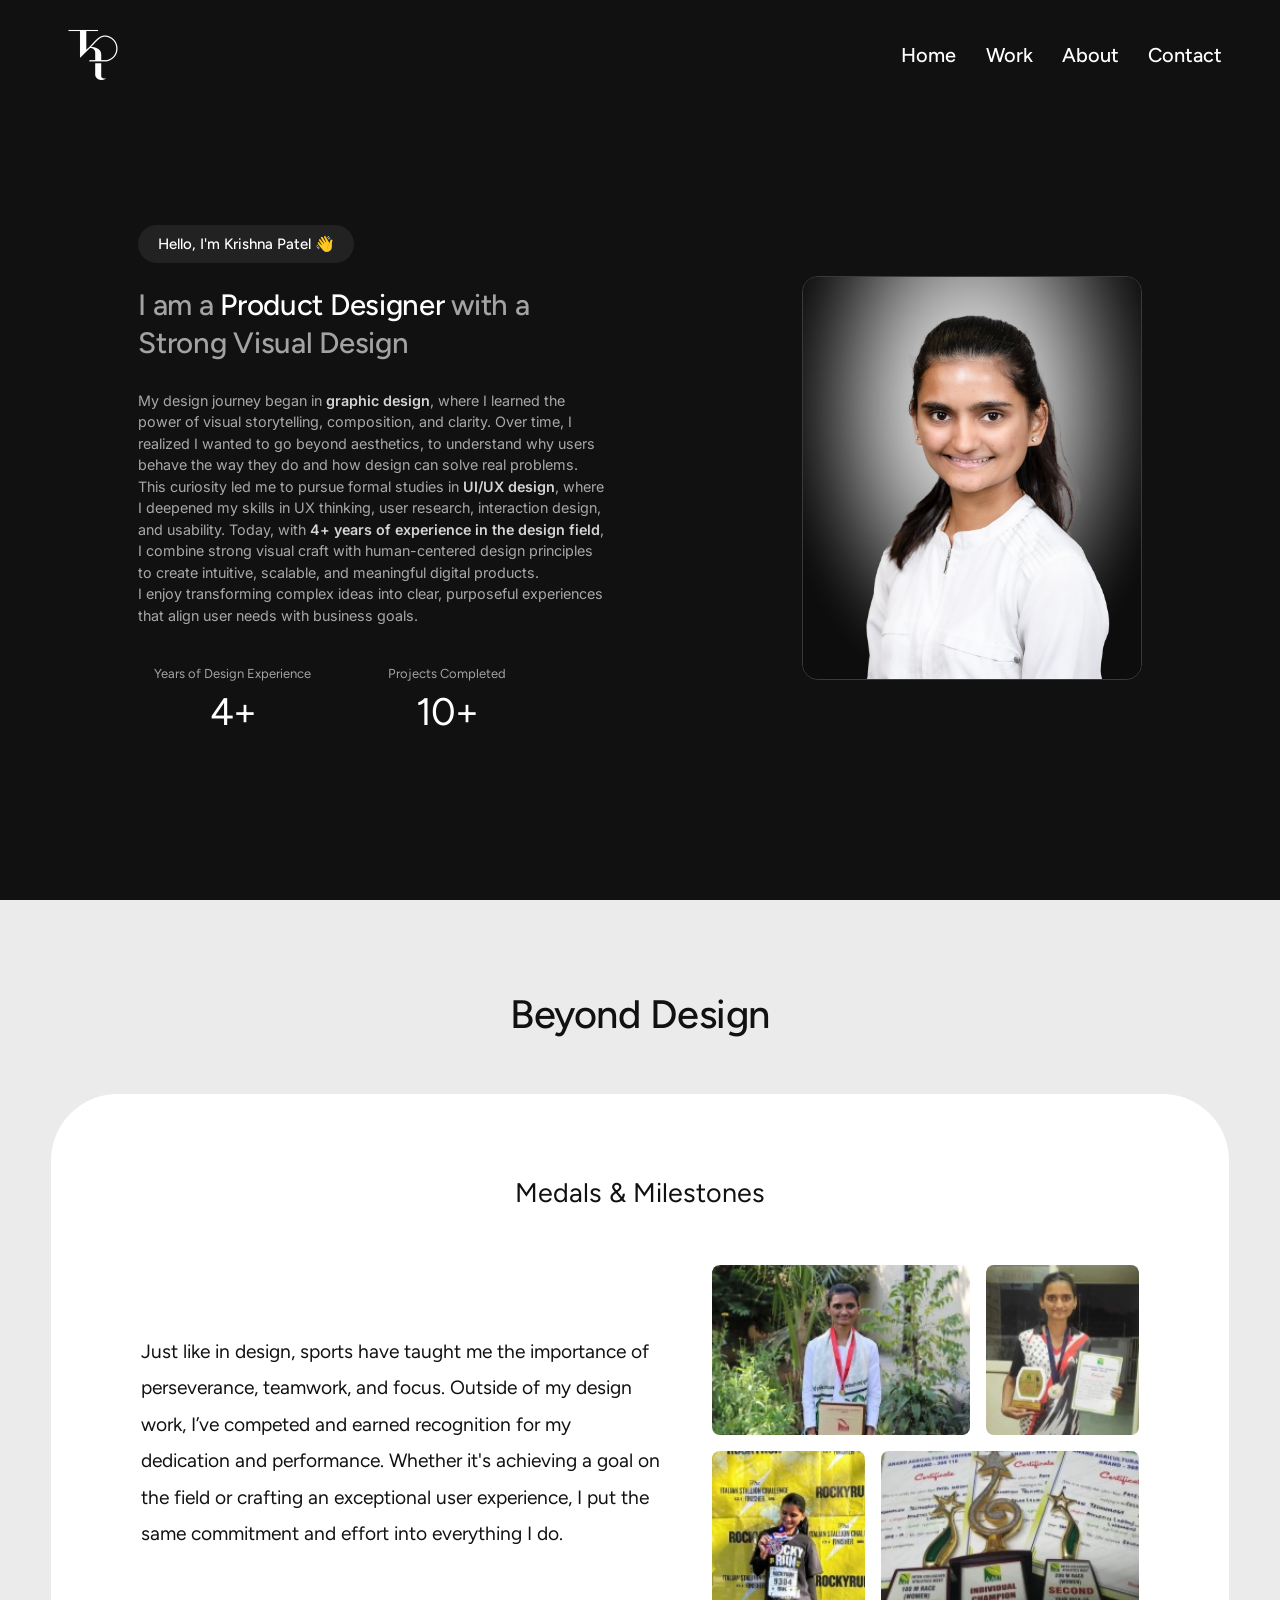
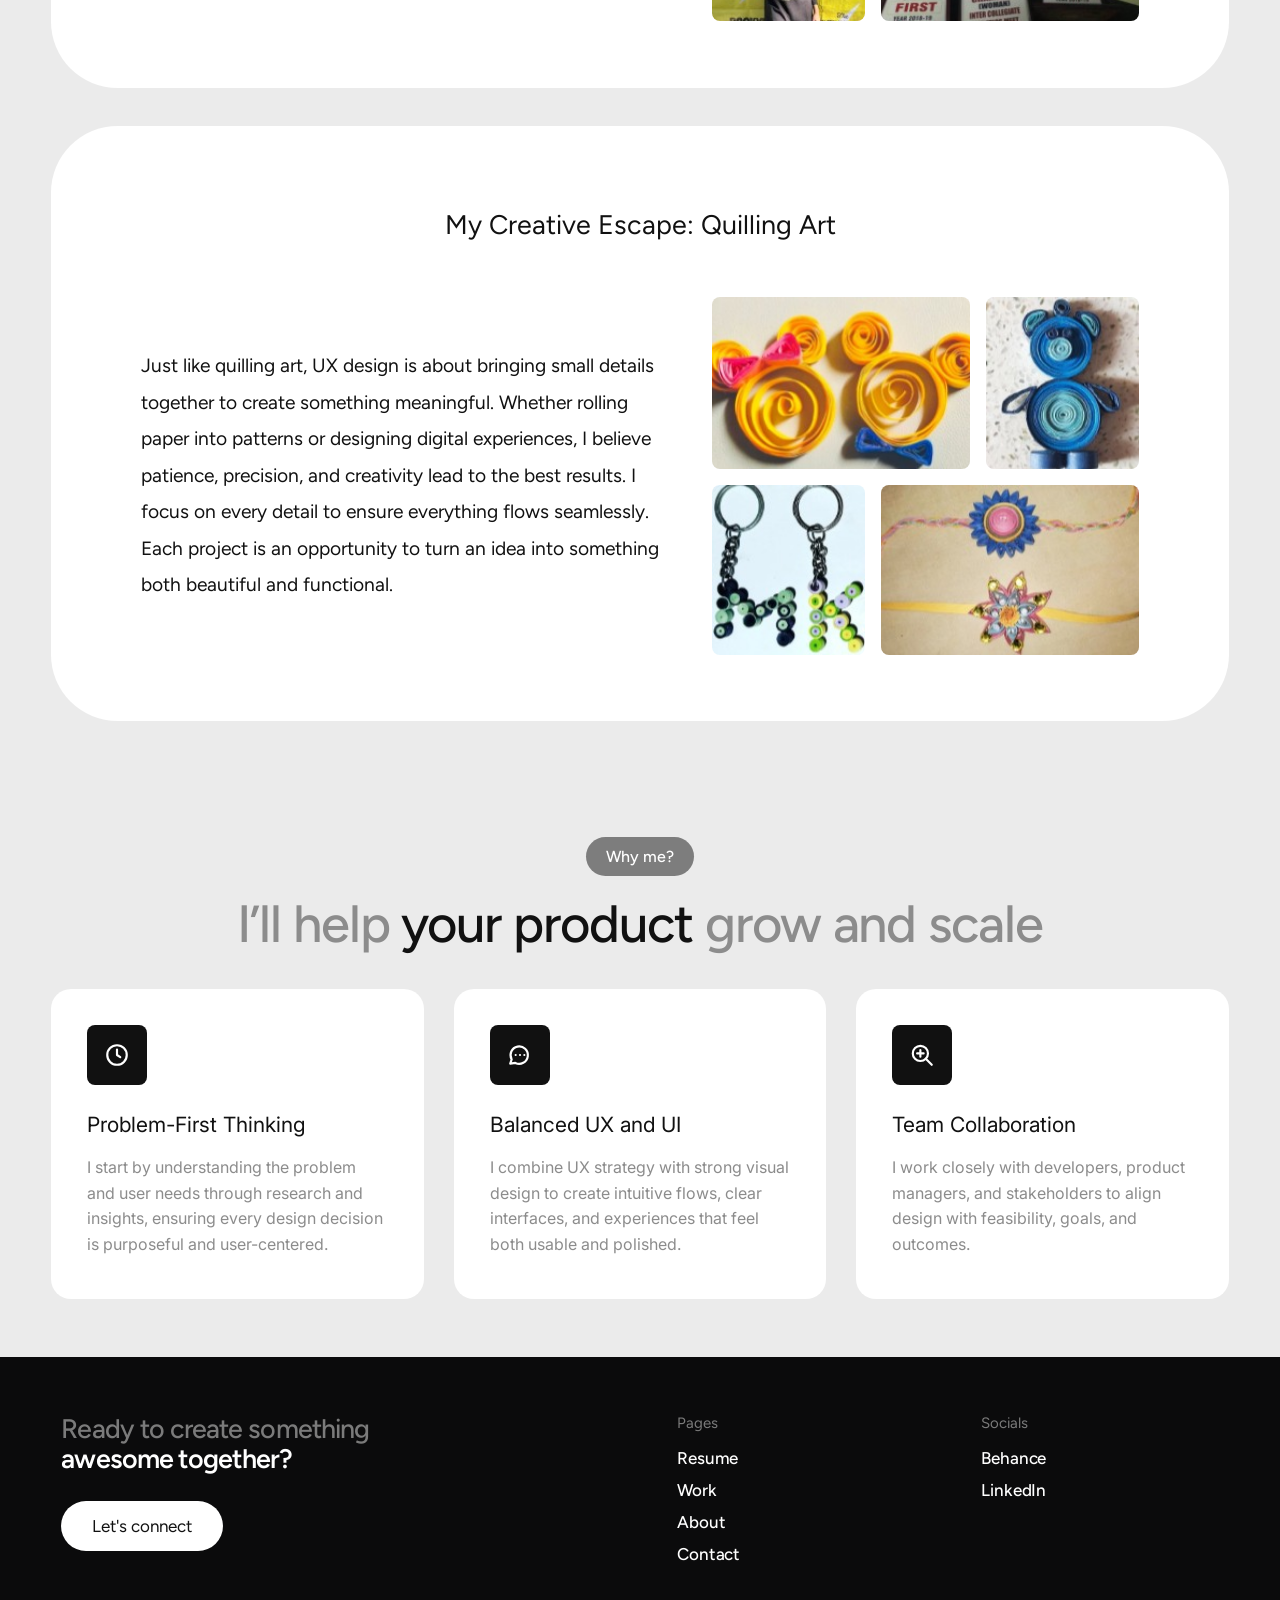
==== about.html @ 1523e03d "Add About page matching the Framer design Co-Authored-By: Claude Opus 5.5 <noreply@anthropic.com>" ====
<!DOCTYPE html>
<html lang="en">
<head>
  <meta charset="UTF-8" />
  <meta name="viewport" content="width=device-width, initial-scale=1" />
  <title>About — Krishna Patel, Product Designer</title>
  <meta name="description" content="About Krishna Patel, Product Designer." />
  <link rel="preconnect" href="https://fonts.googleapis.com" />
  <link rel="preconnect" href="https://fonts.gstatic.com" crossorigin />
  <link href="https://fonts.googleapis.com/css2?family=Figtree:wght@400;500;600;700&family=Inter:wght@400;500;600&display=swap" rel="stylesheet" />
  <link rel="stylesheet" href="styles.css" />
</head>
<body>

  <!-- ============ HERO ============ -->
  <header class="hero fold">
    <nav class="nav">
      <a class="nav__logo media media--logo" href="index.html" data-label="LOGO" aria-label="Krishna Patel — Home">
        <img src="assets/images/logo.png" alt="Krishna Patel logo" onerror="this.remove()" />
      </a>

      <button class="nav__toggle" aria-label="Open menu" aria-expanded="false" aria-controls="nav-links">
        <span></span><span></span>
      </button>

      <ul class="nav__links" id="nav-links">
        <li><a href="index.html">Home</a></li>
        <li><a href="work.html">Work</a></li>
        <li><a href="about.html" aria-current="page">About</a></li>
        <li><a href="#contact">Contact</a></li>
      </ul>
    </nav>

    <div class="intro">
      <div class="intro__text">
        <span class="pill pill--dark">Hello, I'm Krishna Patel 👋</span>
        <h1 class="intro__title">
          <span class="muted">I am a</span> Product Designer <span class="muted">with a Strong Visual Design</span>
        </h1>
        <div class="intro__body">
          <p>My design journey began in <strong>graphic design</strong>, where I learned the power of visual storytelling, composition, and clarity. Over time, I realized I wanted to go beyond aesthetics, to understand why users behave the way they do and how design can solve real problems.</p>
          <p>This curiosity led me to pursue formal studies in <strong>UI/UX design</strong>, where I deepened my skills in UX thinking, user research, interaction design, and usability. Today, with <strong>4+ years of experience in the design field</strong>, I combine strong visual craft with human-centered design principles to create intuitive, scalable, and meaningful digital products.</p>
          <p>I enjoy transforming complex ideas into clear, purposeful experiences that align user needs with business goals.</p>
        </div>
        <dl class="intro__stats">
          <div>
            <dt>Years of Design Experience</dt>
            <dd>4+</dd>
          </div>
          <div>
            <dt>Projects Completed</dt>
            <dd>10+</dd>
          </div>
        </dl>
      </div>

      <div class="intro__portrait media media--dark" data-label="PLACEHOLDER: krishna-portrait-dark.jpg">
        <img src="assets/images/krishna-portrait-dark.jpg" alt="Portrait of Krishna Patel" onerror="this.remove()" />
      </div>
    </div>
  </header>

  <main class="content">

    <!-- ============ BEYOND DESIGN ============ -->
    <section class="section beyond">
      <h2 class="beyond__title">Beyond Design</h2>

      <article class="beyond-card">
        <h3 class="beyond-card__title">Medals &amp; Milestones</h3>
        <div class="beyond-card__inner">
          <p class="beyond-card__text">
            Just like in design, sports have taught me the importance of perseverance, teamwork, and focus.
            Outside of my design work, I’ve competed and earned recognition for my dedication and performance.
            Whether it's achieving a goal on the field or crafting an exceptional user experience, I put the
            same commitment and effort into everything I do.
          </p>
          <div class="mosaic">
            <img src="assets/images/medal-1.jpg" alt="Krishna holding a medal and certificate" />
            <img src="assets/images/medal-2.jpg" alt="Krishna with a trophy, medal and certificate" />
            <img src="assets/images/medal-3.jpg" alt="Krishna at the Rocky Run finish line with a medal" />
            <img src="assets/images/medal-4.jpg" alt="Athletics trophies for first place, individual champion and second place" />
          </div>
        </div>
      </article>

      <article class="beyond-card">
        <h3 class="beyond-card__title">My Creative Escape: Quilling Art</h3>
        <div class="beyond-card__inner">
          <p class="beyond-card__text">
            Just like quilling art, UX design is about bringing small details together to create something
            meaningful. Whether rolling paper into patterns or designing digital experiences, I believe patience,
            precision, and creativity lead to the best results. I focus on every detail to ensure everything flows
            seamlessly. Each project is an opportunity to turn an idea into something both beautiful and functional.
          </p>
          <div class="mosaic">
            <img src="assets/images/quilling-1.jpg" alt="Quilled paper Minnie and Mickey Mouse" />
            <img src="assets/images/quilling-2.jpg" alt="Quilled paper blue teddy bear" />
            <img src="assets/images/quilling-3.jpg" alt="Quilled paper letter keychains" />
            <img src="assets/images/quilling-4.jpg" alt="Quilled paper flower rakhis" />
          </div>
        </div>
      </article>
    </section>

    <!-- ============ WHY ME ============ -->
    <section class="section why why--about">
      <div class="section__head">
        <span class="pill">Why me?</span>
        <h2 class="display">
          <span class="muted">I’ll help</span> your product <span class="muted">grow and scale</span>
        </h2>
      </div>

      <div class="why__grid">
        <article class="why-card">
          <div class="why-card__icon" aria-hidden="true">
            <svg viewBox="0 0 24 24"><circle cx="12" cy="12" r="9"/><path d="M12 7v5l3 2"/></svg>
          </div>
          <h3>Problem-First Thinking</h3>
          <p>I start by understanding the problem and user needs through research and insights, ensuring every design decision is purposeful and user-centered.</p>
        </article>
        <article class="why-card">
          <div class="why-card__icon" aria-hidden="true">
            <svg viewBox="0 0 24 24"><path d="M3 20l1.3-3.9A8 8 0 1 1 7.7 19.3L3 20z"/><path d="M8 12h.01M12 12h.01M16 12h.01"/></svg>
          </div>
          <h3>Balanced UX and UI</h3>
          <p>I combine UX strategy with strong visual design to create intuitive flows, clear interfaces, and experiences that feel both usable and polished.</p>
        </article>
        <article class="why-card">
          <div class="why-card__icon" aria-hidden="true">
            <svg viewBox="0 0 24 24"><circle cx="10.5" cy="10.5" r="7"/><path d="M21 21l-5.5-5.5M10.5 7.5v6M7.5 10.5h6"/></svg>
          </div>
          <h3>Team Collaboration</h3>
          <p>I work closely with developers, product managers, and stakeholders to align design with feasibility, goals, and outcomes.</p>
        </article>
      </div>
    </section>
  </main>

  <!-- ============ FOOTER ============ -->
  <footer class="footer" id="contact">
    <div class="footer__inner">
      <div class="footer__cta">
        <h2>
          <span class="muted">Ready to create something</span><br />
          awesome together?
        </h2>
        <a class="btn btn--light" href="#" data-todo="LETS_CONNECT_URL">Let's connect</a>
      </div>

      <div class="footer__cols">
        <div>
          <h3>Pages</h3>
          <ul>
            <li><a href="assets/Resume%20Pdf/Krishna_Patel_Product_Designer.pdf" target="_blank" rel="noopener">Resume</a></li>
            <li><a href="work.html">Work</a></li>
            <li><a href="about.html">About</a></li>
            <li><a href="#contact">Contact</a></li>
          </ul>
        </div>
        <div>
          <h3>Socials</h3>
          <ul>
            <li><a href="https://www.behance.net/krishnapatel69" target="_blank" rel="noopener">Behance</a></li>
            <li><a href="https://www.linkedin.com/in/krishna-patel-7bb6b1213/" target="_blank" rel="noopener">LinkedIn</a></li>
          </ul>
        </div>
      </div>
    </div>
  </footer>

  <script src="script.js"></script>
</body>
</html>
---- styles.css ----
/* =========================================================
   Krishna Patel — Portfolio homepage
   ========================================================= */

:root {
  --black: #111111;
  --black-deep: #0b0b0c;
  --surface-dark: #222222;
  --page: #ebebeb;
  --white: #ffffff;
  --ink: #111111;
  --muted: #8c8c8c;
  --muted-on-dark: #7b7b7b;
  --pill: #7d7d7d;
  --placeholder-light: #e6e6e6;

  --font-display: "Figtree", system-ui, -apple-system, "Segoe UI", sans-serif;
  --font-body: "Inter", system-ui, -apple-system, "Segoe UI", sans-serif;

  --container: 1640px;
  --gutter: clamp(16px, 4vw, 70px);
  --radius-card: clamp(32px, 4vw, 64px);
  --radius-media: clamp(24px, 3.4vw, 54px);
}

*,
*::before,
*::after { box-sizing: border-box; }

html { scroll-behavior: smooth; }

body {
  margin: 0;
  background: var(--page);
  color: var(--ink);
  font-family: var(--font-display);
  -webkit-font-smoothing: antialiased;
  -moz-osx-font-smoothing: grayscale;
  overflow-x: hidden;
}

img { display: block; max-width: 100%; }
a { color: inherit; text-decoration: none; }
ul { list-style: none; margin: 0; padding: 0; }
h1, h2, h3, p, dl, dd { margin: 0; }

.muted { color: var(--muted); }


/* ---------- Placeholder media ----------
   Shows data-label until a real <img> loads over it. */
.media {
  position: relative;
  overflow: hidden;
  display: grid;
  place-items: center;
}
.media::before {
  content: attr(data-label);
  padding: 12px 16px;
  font: 500 13px/1.4 var(--font-body);
  letter-spacing: 0.04em;
  text-align: center;
  border: 1px dashed currentColor;
  border-radius: 8px;
  opacity: 0.6;
}
.media > img {
  position: absolute;
  inset: 0;
  width: 100%;
  height: 100%;
  object-fit: cover;
}
.media--dark  { background: var(--black); color: #9a9a9a; }
.media--light { background: var(--placeholder-light); color: #777; }
/* cut-out product shots: show the whole image, never crop it */
.media--contain > img { object-fit: contain; padding: 6%; }
/* hide the placeholder label once a real image has loaded */
.media:has(> img)::before { content: none; }

/* ---------- Shared components ---------- */
.pill {
  display: inline-block;
  padding: 10px 20px;
  border-radius: 999px;
  background: var(--pill);
  color: var(--white);
  font-size: clamp(16px, 1.2vw, 20px);
  font-weight: 500;
  line-height: 1.2;
}
.pill--dark {
  background: var(--surface-dark);
  font-size: clamp(15px, 1.1vw, 19px);
}

.btn {
  display: inline-flex;
  align-items: center;
  justify-content: center;
  height: clamp(54px, 4vw, 70px);
  padding: 0 clamp(28px, 2.4vw, 40px);
  border-radius: 999px;
  font-size: clamp(17px, 1.25vw, 22px);
  font-weight: 500;
  white-space: nowrap;
  transition: transform 0.2s ease, background-color 0.2s ease, opacity 0.2s ease;
}
.btn:hover { transform: translateY(-2px); }
.btn--light { background: var(--white); color: var(--ink); font-weight: 400; }
.btn--dark  { background: var(--surface-dark); color: var(--white); }
.btn--black { background: var(--black); color: var(--white); }
.btn--black:hover { background: #2a2a2a; }

.section { padding-inline: var(--gutter); }
.section__head {
  display: flex;
  flex-direction: column;
  align-items: center;
  gap: clamp(20px, 2.4vw, 36px);
  text-align: center;
}
.display {
  font-size: clamp(34px, 4.1vw, 66px);
  font-weight: 500;
  line-height: 1.1;
  letter-spacing: -0.02em;
}

/* ---------- Hero ---------- */
.hero {
  background: var(--black);
  color: var(--white);
  min-height: min(100vh, 840px);
  display: flex;
  flex-direction: column;
}

.nav {
  position: relative;
  display: flex;
  align-items: center;
  justify-content: space-between;
  padding: 20px clamp(16px, 4.5vw, 78px);
  width: 100%;
  max-width: calc(var(--container) + 2 * clamp(16px, 4.5vw, 78px));
  margin-inline: auto;
}
.nav__logo {
  width: 70px;
  height: 70px;
  color: #888;
}
.media--logo { background: transparent; }
.media--logo::before { padding: 6px; font-size: 11px; border-radius: 6px; }
.media--logo > img { object-fit: contain; }

.nav__links {
  display: flex;
  gap: clamp(24px, 2.3vw, 40px);
  font-size: clamp(20px, 1.5vw, 25px);
  font-weight: 500;
}
.nav__links a { transition: opacity 0.2s ease; }
.nav__links a:hover { opacity: 0.6; }

.nav__toggle {
  display: none;
  width: 44px;
  height: 44px;
  padding: 0;
  border: 0;
  background: transparent;
  cursor: pointer;
  position: relative;
}
.nav__toggle span {
  position: absolute;
  left: 10px;
  right: 10px;
  height: 2px;
  background: var(--white);
  transition: transform 0.25s ease;
}
.nav__toggle span:first-child { top: 17px; }
.nav__toggle span:last-child  { top: 25px; }
.nav.is-open .nav__toggle span:first-child { transform: translateY(4px) rotate(45deg); }
.nav.is-open .nav__toggle span:last-child  { transform: translateY(-4px) rotate(-45deg); }

.hero__content {
  flex: 1;
  display: flex;
  flex-direction: column;
  align-items: center;
  justify-content: center;
  text-align: center;
  padding: 60px 16px 120px;
}
.hero__title {
  margin-top: 30px;
  font-size: clamp(40px, 3.6vw, 62px);
  font-weight: 700;
  letter-spacing: -0.01em;
  line-height: 1.1;
}
.hero__lede {
  max-width: 780px;
  margin-top: 30px;
  font-size: clamp(19px, 1.75vw, 30px);
  line-height: 1.5;
  color: #d4d4d4;
}
.hero__lede strong { color: var(--white); font-weight: 700; }
.hero__actions {
  display: flex;
  flex-wrap: wrap;
  justify-content: center;
  gap: 26px;
  margin-top: 54px;
}

/* ---------- Featured work ---------- */
.work { padding-top: clamp(64px, 8vw, 120px); }

.work__grid {
  display: grid;
  /* 3 equal columns; wide cards span 2. Each grid holds one row of 2 projects. */
  grid-template-columns: repeat(3, minmax(0, 1fr));
  gap: 40px;
  max-width: var(--container);
  margin: clamp(40px, 4vw, 64px) auto 0;
}
.work__grid .card--wide { grid-column: span 2; }
.work__fold + .work__fold .work__grid { margin-top: 40px; }

.card {
  background: var(--white);
  border-radius: var(--radius-card);
  padding: 12px;
  transition: transform 0.3s ease, box-shadow 0.3s ease;
}
.card:hover {
  transform: translateY(-4px);
  box-shadow: 0 20px 40px -24px rgba(0, 0, 0, 0.25);
}
.card__media { border-radius: var(--radius-media); }
.card__title {
  font-size: clamp(24px, 2vw, 36px);
  font-weight: 500;
  line-height: 1.15;
}
.card__desc {
  margin-top: 10px;
  font-size: clamp(16px, 1.25vw, 21px);
  line-height: 1.25;
  color: var(--muted);
}

/* wide card: media left, text right */
.card--wide {
  display: grid;
  grid-template-columns: minmax(0, 582fr) minmax(0, 474fr);
  gap: clamp(20px, 1.8vw, 30px);
}
.card--wide .card__media { aspect-ratio: 1 / 1; }
.card--wide .card__body {
  display: flex;
  flex-direction: column;
  justify-content: space-between;
  gap: 24px;
  padding: clamp(20px, 2.6vw, 48px) 24px clamp(20px, 2.6vw, 48px) 0;
}
.card--wide .btn {
  align-self: flex-start;
  height: clamp(44px, 3.2vw, 54px);
  padding-inline: clamp(22px, 1.8vw, 30px);
  font-size: clamp(15px, 1.05vw, 18px);
}

/* compact card: media top, text bottom */
.card--compact .card__link {
  display: flex;
  flex-direction: column;
  height: 100%;
}
/* height follows the wide card beside it */
.card--compact .card__media { flex: 1; min-height: 200px; }
.card--compact .card__body { padding: clamp(16px, 1.6vw, 24px) clamp(20px, 2.4vw, 40px) clamp(14px, 1.3vw, 20px); }
.card--compact .card__desc { margin-top: 6px; }

/* ---------- Work page ---------- */
.hero__title--page { margin-top: 0; }
.hero__lede--page {
  max-width: 560px;
  margin-top: 24px;
  font-size: clamp(18px, 1.5vw, 24px);
}

/* row of three equal cards */
.work__grid--three .card--compact .card__media { aspect-ratio: 495 / 443; }

/* project that isn't ready yet: faded, not clickable */
.card--soon { position: relative; }
.card--soon:hover { transform: none; box-shadow: none; }
.card--soon .card__link { opacity: 0.35; }
.card--soon .media::before { content: none; }

/* thin strip of page colour between the skills strip and the footer */
.work.work--page { padding-bottom: 16px; }
.card__soon {
  position: absolute;
  left: 0;
  right: 0;
  top: 40%;
  text-align: center;
  font-size: clamp(24px, 2.2vw, 34px);
  font-weight: 500;
  pointer-events: none;
}

/* ---------- Statement ---------- */
.statement {
  padding-block: clamp(72px, 11vw, 200px);
}
.statement p {
  max-width: 1180px;
  margin: 0 auto;
  text-align: center;
  font-size: clamp(26px, 3vw, 52px);
  line-height: 1.35;
  font-weight: 400;
  letter-spacing: -0.015em;
  text-wrap: balance;
}

/* ---------- About ---------- */
.about { padding-inline: var(--gutter); }
.about__inner {
  max-width: var(--container);
  margin: 0 auto;
  background: var(--white);
  border-radius: var(--radius-card);
  padding: clamp(24px, 7.3vw, 126px) clamp(24px, 7.3vw, 120px);
  display: grid;
  grid-template-columns: minmax(0, 600fr) minmax(0, 680fr);
  gap: clamp(40px, 7vw, 120px);
  align-items: center;
}
.about__portrait {
  aspect-ratio: 600 / 725;
  border-radius: 16px;
}
.about__portrait > img { object-position: center top; }
.about__title {
  margin-top: 26px;
  font-size: clamp(30px, 2.7vw, 46px);
  font-weight: 500;
  line-height: 1.2;
  letter-spacing: -0.02em;
}
.about__body {
  margin-top: 40px;
  font-family: var(--font-body);
  font-size: clamp(16px, 1.15vw, 19px);
  line-height: 1.6;
  color: var(--muted);
}
.stats {
  display: flex;
  flex-wrap: wrap;
  gap: 24px 84px;
  margin-top: 64px;
}
.stat dt {
  font-size: clamp(15px, 1.05vw, 18px);
  color: var(--muted);
}
.stat dd {
  margin-top: 14px;
  font-size: clamp(40px, 3.3vw, 56px);
  font-weight: 400;
  line-height: 1;
  letter-spacing: -0.02em;
}

/* ---------- Why me ---------- */
.why { padding-block: clamp(72px, 11vw, 200px) 0; }
.why__grid {
  display: grid;
  grid-template-columns: repeat(3, minmax(0, 1fr));
  gap: 40px;
  max-width: 1400px;
  margin: clamp(32px, 2.8vw, 44px) auto 0;
}
.why-card {
  background: var(--white);
  border-radius: 20px;
  padding: 40px 40px 52px;
}
.why-card__icon {
  display: grid;
  place-items: center;
  width: 60px;
  height: 60px;
  border-radius: 8px;
  background: var(--black);
}
.why-card__icon svg {
  width: 26px;
  height: 26px;
  fill: none;
  stroke: var(--white);
  stroke-width: 2;
  stroke-linecap: round;
  stroke-linejoin: round;
}
.why-card h3 {
  margin-top: 36px;
  font-family: var(--font-body);
  font-size: clamp(21px, 1.5vw, 25px);
  font-weight: 400;
}
.why-card p {
  margin-top: 24px;
  font-family: var(--font-body);
  font-size: clamp(16px, 1.15vw, 19px);
  line-height: 1.6;
  color: var(--muted);
}

/* ---------- Skills marquee ---------- */
.marquee {
  background: var(--black);
  color: var(--white);
  overflow: hidden;
  padding-block: 26px;
  margin: clamp(64px, 8vw, 100px) calc(-1 * var(--gutter)) 0;
  position: relative;
}
/* dark shadow on both edges: the words fade into the black strip */
.marquee::before,
.marquee::after {
  content: "";
  position: absolute;
  top: 0;
  bottom: 0;
  width: clamp(60px, 10vw, 180px);
  z-index: 1;
  pointer-events: none;
}
.marquee::before { left: 0;  background: linear-gradient(to right, var(--black), transparent); }
.marquee::after  { right: 0; background: linear-gradient(to left,  var(--black), transparent); }
.marquee__track {
  display: flex;
  width: max-content;
  animation: marquee 30s linear infinite;
}
.marquee:hover .marquee__track { animation-play-state: paused; }
.marquee__list {
  display: flex;
  flex-shrink: 0;
}
.marquee__list li {
  padding-inline: 30px;
  font-size: clamp(17px, 1.25vw, 21px);
  font-weight: 500;
  white-space: nowrap;
}
@keyframes marquee {
  to { transform: translateX(-50%); }
}

/* ---------- Footer ---------- */
.footer {
  background: var(--black-deep);
  color: var(--white);
  padding: clamp(44px, 4.5vw, 72px) clamp(16px, 4.8vw, 85px) clamp(40px, 4vw, 64px);
}
.footer__inner {
  display: grid;
  grid-template-columns: minmax(0, 850fr) minmax(0, 390fr) minmax(0, 350fr);
  gap: 40px;
  max-width: var(--container);
  margin: 0 auto;
}
.footer__cta h2 {
  font-size: clamp(26px, 2.1vw, 36px);
  font-weight: 600;
  line-height: 1.1;
  letter-spacing: -0.035em;
}
.footer__cta .muted { color: var(--muted-on-dark); font-weight: 500; }
.footer__cta .btn { margin-top: 28px; height: 50px; font-size: 17px; }

.footer__cols { display: contents; }
.footer__cols h3 {
  font-size: 15px;
  font-weight: 400;
  color: var(--muted-on-dark);
}
.footer__cols ul {
  display: flex;
  flex-direction: column;
  gap: 12px;
  margin-top: 16px;
}
.footer__cols a {
  font-size: clamp(17px, 1.3vw, 21px);
  font-weight: 500;
  letter-spacing: -0.01em;
  transition: opacity 0.2s ease;
}
.footer__cols a:hover { opacity: 0.6; }

/* ---------- About page ---------- */
.intro {
  flex: 1;
  display: grid;
  grid-template-columns: minmax(0, 1fr) minmax(0, 0.72fr);
  align-items: center;
  gap: clamp(48px, 15vw, 280px);
  width: 100%;
  max-width: calc(var(--container) + 400px);
  margin: 0 auto;
  padding: 40px clamp(16px, 10.8vw, 200px) 100px;
}
.intro__title {
  margin-top: clamp(20px, 2.2vw, 36px);
  font-size: clamp(28px, 2.3vw, 42px);
  font-weight: 500;
  line-height: 1.3;
  letter-spacing: -0.01em;
}
.intro__title .muted { color: #a3a3a3; }
.intro__body {
  margin-top: clamp(24px, 2.6vw, 44px);
  font-family: var(--font-body);
  font-size: clamp(15px, 1.12vw, 19px);
  line-height: 1.5;
  color: #a8a8a8;
}
.intro__body strong { color: #d4d4d4; font-weight: 600; }
.intro__stats {
  display: flex;
  flex-wrap: wrap;
  gap: 24px clamp(48px, 6vw, 100px);
  margin-top: clamp(32px, 3.8vw, 64px);
  padding-left: 16px;
  text-align: center;
}
.intro__stats dt {
  font-size: clamp(13px, 0.98vw, 16px);
  color: #a3a3a3;
}
.intro__stats dd {
  margin-top: 12px;
  font-size: clamp(36px, 3vw, 52px);
  line-height: 1;
  letter-spacing: -0.02em;
}
.intro__portrait {
  aspect-ratio: 352 / 418;
  border-radius: 16px;
  border: 1px solid #3a3a3a;
}
.intro__portrait > img { object-position: center top; }

.beyond { padding-block: clamp(56px, 7vw, 120px) clamp(72px, 9vw, 160px); }
.beyond__title {
  text-align: center;
  font-size: clamp(32px, 3.1vw, 54px);
  font-weight: 500;
  letter-spacing: -0.01em;
}
.beyond-card {
  max-width: 1400px;
  margin: clamp(40px, 4.4vw, 72px) auto 0;
  background: var(--white);
  border-radius: clamp(32px, 5.2vw, 90px);
  padding: clamp(32px, 6.4vw, 110px) clamp(24px, 7vw, 120px) clamp(40px, 5.2vw, 90px);
}
.beyond-card + .beyond-card { margin-top: clamp(24px, 3vw, 48px); }
.beyond-card__title {
  text-align: center;
  font-size: clamp(24px, 2.1vw, 36px);
  font-weight: 400;
}
.beyond-card__inner {
  display: grid;
  grid-template-columns: minmax(0, 514fr) minmax(0, 422fr);
  align-items: center;
  gap: clamp(32px, 4vw, 72px);
  margin-top: clamp(32px, 4.4vw, 72px);
}
.beyond-card__text {
  font-size: clamp(17px, 1.5vw, 25px);
  line-height: 1.9;
}
/* 2 x 2 photo grid: wide + narrow on top, narrow + wide below */
.mosaic {
  display: grid;
  grid-template-columns: 151fr 88fr 151fr;
  grid-template-rows: 1fr 1fr;
  gap: 16px;
  aspect-ratio: 422 / 350;
}
.mosaic img {
  width: 100%;
  height: 100%;
  object-fit: cover;
  border-radius: 8px;
}
.mosaic img:nth-child(1) { grid-column: 1 / 3; }
.mosaic img:nth-child(4) { grid-column: 2 / 4; }

.why--about { padding-block: 0 clamp(56px, 4.5vw, 80px); }
.why--about .why__grid { max-width: 1240px; gap: clamp(20px, 2.3vw, 40px); }

/* =========================================================
   Responsive
   ========================================================= */

/* Small laptops and tablets in landscape: desktop layout, a little tighter */
@media (max-width: 1100px) {
  .work__grid { gap: 24px; }
  .work__fold + .work__fold .work__grid { margin-top: 24px; }
  .card--compact .card__body { padding: 20px 24px 16px; }

  .about__inner { grid-template-columns: minmax(0, 1fr) minmax(0, 1.1fr); }
  .why__grid { gap: 20px; }
  .why-card { padding: 32px 28px 36px; }
}

/* Tablets in portrait: one project per row, image left and text right */
@media (max-width: 899px) {
  .work__grid { grid-template-columns: minmax(0, 1fr); }
  .work__grid .card--wide { grid-column: auto; }
  .card--compact .card__link {
    display: grid;
    grid-template-columns: minmax(0, 582fr) minmax(0, 474fr);
    gap: clamp(20px, 1.8vw, 30px);
  }
  .card--compact .card__media,
  .work__grid--three .card--compact .card__media { aspect-ratio: 1 / 1; min-height: 0; }
  .card--compact .card__body { padding: clamp(20px, 2.6vw, 48px) 24px 20px 0; }
  .card__soon { right: auto; width: 55%; top: 50%; transform: translateY(-50%); }

  .about__inner { grid-template-columns: minmax(0, 1fr); padding: 16px 16px 48px; gap: 40px; }
  .about__portrait { aspect-ratio: 4 / 3; }
  .about__text { padding-inline: 24px; }

  .why__grid { grid-template-columns: minmax(0, 1fr); max-width: 720px; }
  .why-card { display: grid; grid-template-columns: auto minmax(0, 1fr); column-gap: 24px; }
  .why-card__icon { grid-row: span 2; }
  .why-card h3 { margin-top: 0; }
  .why-card p { margin-top: 10px; }

  .footer__inner { grid-template-columns: 1fr 1fr; row-gap: 36px; }
  .footer__cta { grid-column: 1 / -1; }

  .intro { grid-template-columns: minmax(0, 1fr); gap: 48px; padding: 32px clamp(16px, 6vw, 48px) 72px; }
  .intro__portrait { width: 100%; max-width: 440px; justify-self: center; }
  .beyond-card__inner { grid-template-columns: minmax(0, 1fr); }
  .mosaic { width: 100%; max-width: 560px; justify-self: center; }
}

@media (max-width: 760px) {
  .nav__toggle { display: block; z-index: 2; }
  .nav__links {
    position: absolute;
    top: 100%;
    left: 0;
    right: 0;
    z-index: 1;
    flex-direction: column;
    gap: 0;
    padding: 8px 16px 20px;
    background: var(--black);
    border-bottom: 1px solid #222;
    opacity: 0;
    visibility: hidden;
    transform: translateY(-8px);
    transition: opacity 0.2s ease, transform 0.2s ease, visibility 0.2s;
  }
  .nav__links a { display: block; padding: 14px 0; }
  .nav.is-open .nav__links { opacity: 1; visibility: visible; transform: none; }
  .nav__logo { width: 52px; height: 52px; }

  .hero { min-height: min(88vh, 720px); }
  .hero__actions { gap: 14px; }

  .card--wide { grid-template-columns: minmax(0, 1fr); }
  .card--wide .card__body { padding: 0 16px 16px; }
  .card--compact .card__link { display: flex; }
  .card__soon { right: 0; width: auto; top: 38%; transform: none; }
  .card--compact .card__media { aspect-ratio: 1 / 1; min-height: 0; }
  .card--compact .card__body { padding: 20px 16px 16px; }
  .card__desc { margin-top: 10px; }

  .about__inner { grid-template-columns: minmax(0, 1fr); padding: 12px 12px 36px; gap: 32px; }
  .about__portrait { aspect-ratio: 600 / 725; }
  .about__text { padding-inline: 12px; }
  .about__body { margin-top: 24px; }
  .stats { margin-top: 40px; gap: 24px 48px; }

  .why-card { display: block; padding: 28px 24px 32px; }
  .why-card h3 { margin-top: 24px; }
  .why-card p { margin-top: 14px; }

  .marquee { padding-block: 20px; }
  .marquee__list li { padding-inline: 20px; }

  .intro { padding-top: 24px; }
  .intro__stats { padding-left: 0; gap: 24px 40px; }
  .beyond-card { padding: 32px 20px 24px; }
  .beyond-card__text { line-height: 1.7; }
  .mosaic { gap: 10px; }

}

/* =========================================================
   One screen per section (desktop / laptop)
   Each section fills exactly one viewport and its content
   scales with the screen height so nothing spills over.
   Phones and tablets keep the natural stacked layout.
   ========================================================= */

@media (min-width: 1101px) and (min-height: 600px) {
  :root {
    --fold-h: 100vh;
    --fold-pad: clamp(28px, 6vh, 72px);
  }
  @supports (height: 100svh) { :root { --fold-h: 100svh; } }

  .fold {
    height: var(--fold-h);
    display: flex;
    flex-direction: column;
    justify-content: center;
    padding-block: var(--fold-pad);
  }
  .section__head { gap: clamp(12px, 2.2vh, 28px); }
  .display { font-size: clamp(34px, min(4.1vw, 6.4vh), 66px); }

  /* Hero */
  .hero.fold { min-height: 0; padding-block: 0; justify-content: flex-start; }
  .hero__content { padding: 0 16px 6vh; }

  /* About page intro: text and photo sized from the screen height */
  .intro { padding-block: 0 6vh; }
  .intro__title { margin-top: clamp(14px, 2.6vh, 36px); font-size: clamp(26px, min(2.3vw, 4.4vh), 42px); }
  .intro__body { margin-top: clamp(14px, 3vh, 44px); font-size: clamp(14px, min(1.12vw, 2.1vh), 19px); }
  .intro__stats { margin-top: clamp(18px, 4.4vh, 64px); }
  .intro__stats dd { font-size: clamp(30px, min(3vw, 5.4vh), 52px); }
  .intro__portrait { width: min(100%, calc((var(--fold-h) - 220px) * 352 / 418)); justify-self: center; }

  /* Featured work: two rows of 2 projects, 40px apart like the cards beside each other */
  .work { padding-block: var(--fold-pad); }

  /* Statement */
  .statement { padding-block: var(--fold-pad); }

  /* About: card fills the screen, photo sized from the height */
  .about__inner {
    --inner-pad: clamp(24px, 6vh, 80px);
    width: 100%;
    padding: var(--inner-pad) clamp(32px, 6vw, 110px);
    grid-template-columns: auto minmax(0, 1fr);
    gap: clamp(40px, 6vw, 110px);
  }
  .about__portrait {
    /* capped so the text column keeps enough room on very large screens */
    height: min(calc(var(--fold-h) - 2 * var(--fold-pad) - 2 * var(--inner-pad)), 760px);
    width: auto;
  }
  .about__title { margin-top: clamp(14px, 2.4vh, 26px); font-size: clamp(28px, min(2.6vw, 4.6vh), 46px); }
  .about__body { margin-top: clamp(16px, 3vh, 36px); }
  .stats { margin-top: clamp(24px, 5vh, 60px); }

  /* Why me + skills strip share one screen */
  .why.fold { padding-bottom: 0; }
  .why .section__head { margin-top: auto; }
  .why__grid { width: 100%; margin-top: clamp(24px, 4vh, 44px); margin-bottom: auto; }
  .why-card { padding: clamp(24px, 4vh, 40px) 36px clamp(28px, 4.6vh, 52px); }
  .why-card h3 { margin-top: clamp(18px, 3vh, 36px); }
  .why-card p { margin-top: clamp(12px, 2vh, 24px); }
  .why .marquee {
    margin: var(--fold-pad) calc(-1 * var(--gutter)) 0;
  }
}

@media (prefers-reduced-motion: reduce) {
  html { scroll-behavior: auto; }
  .marquee__track { animation: none; }
  .card, .btn { transition: none; }
}
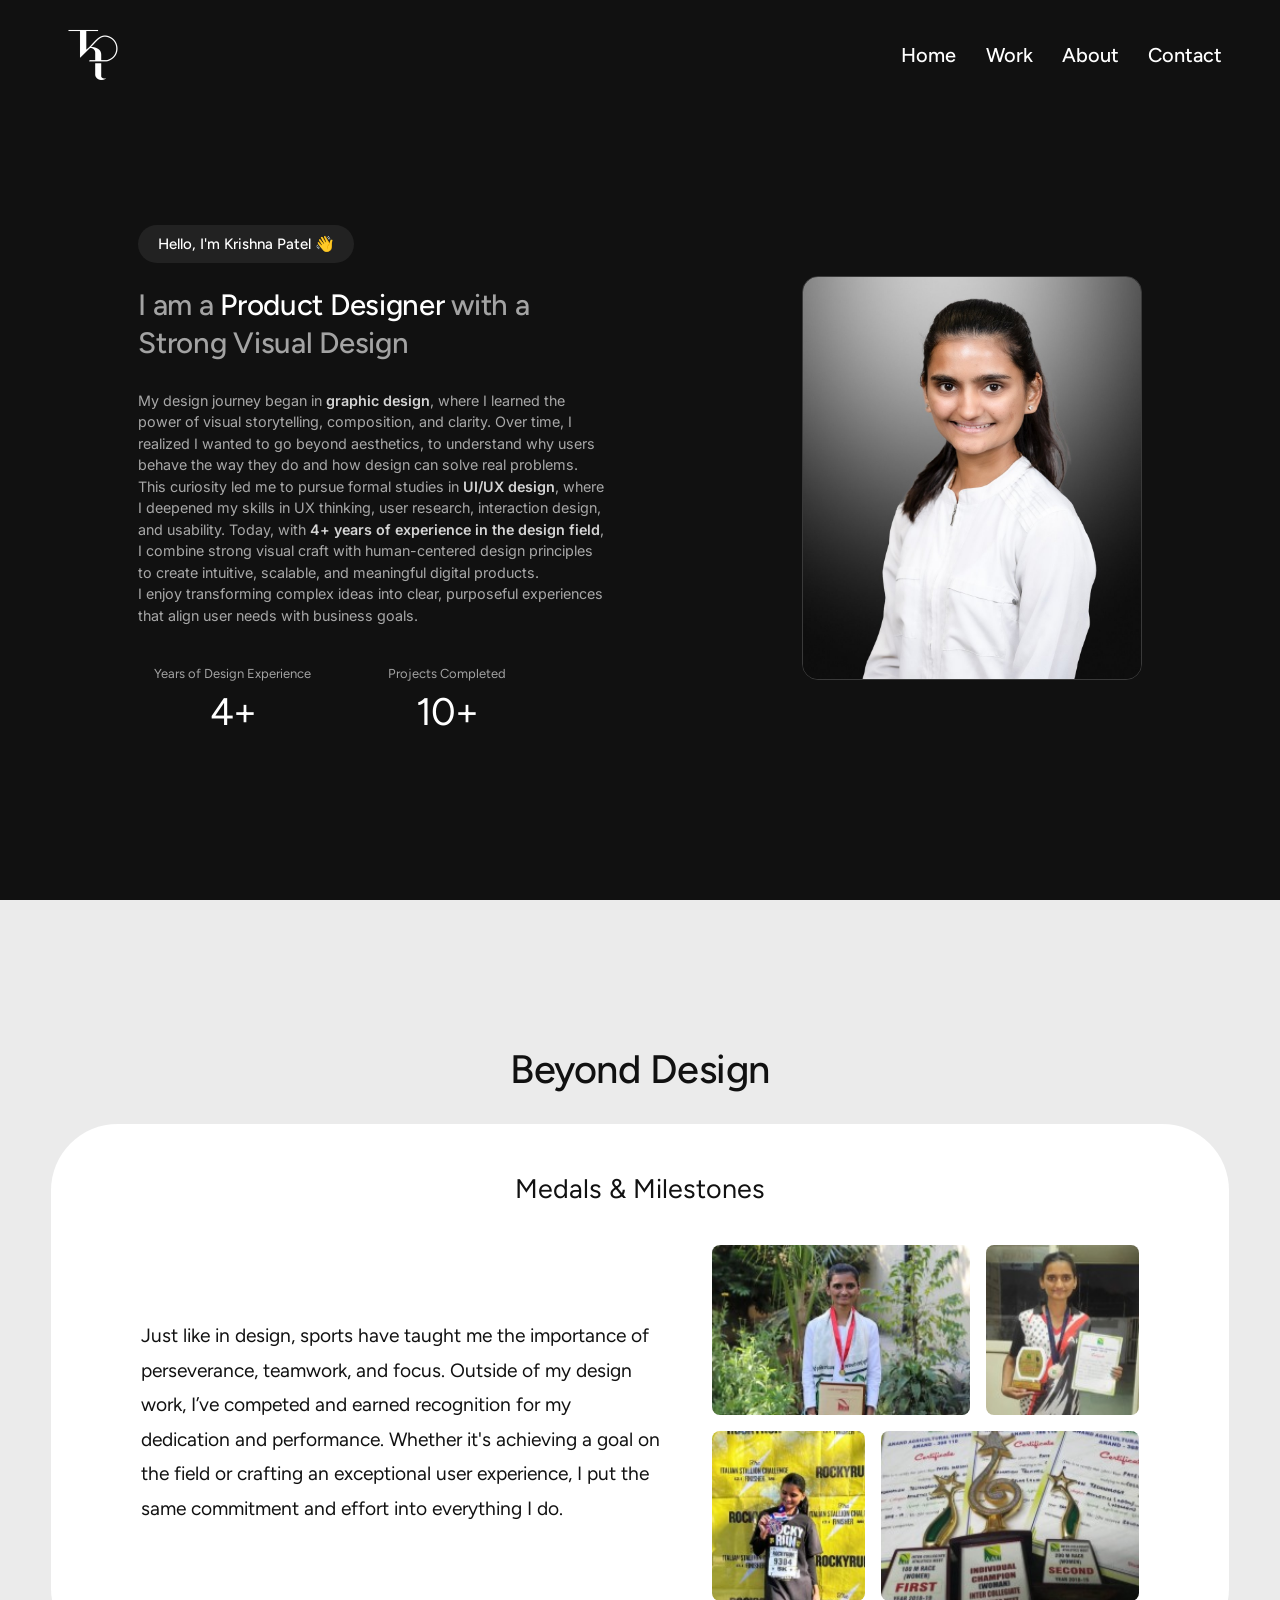
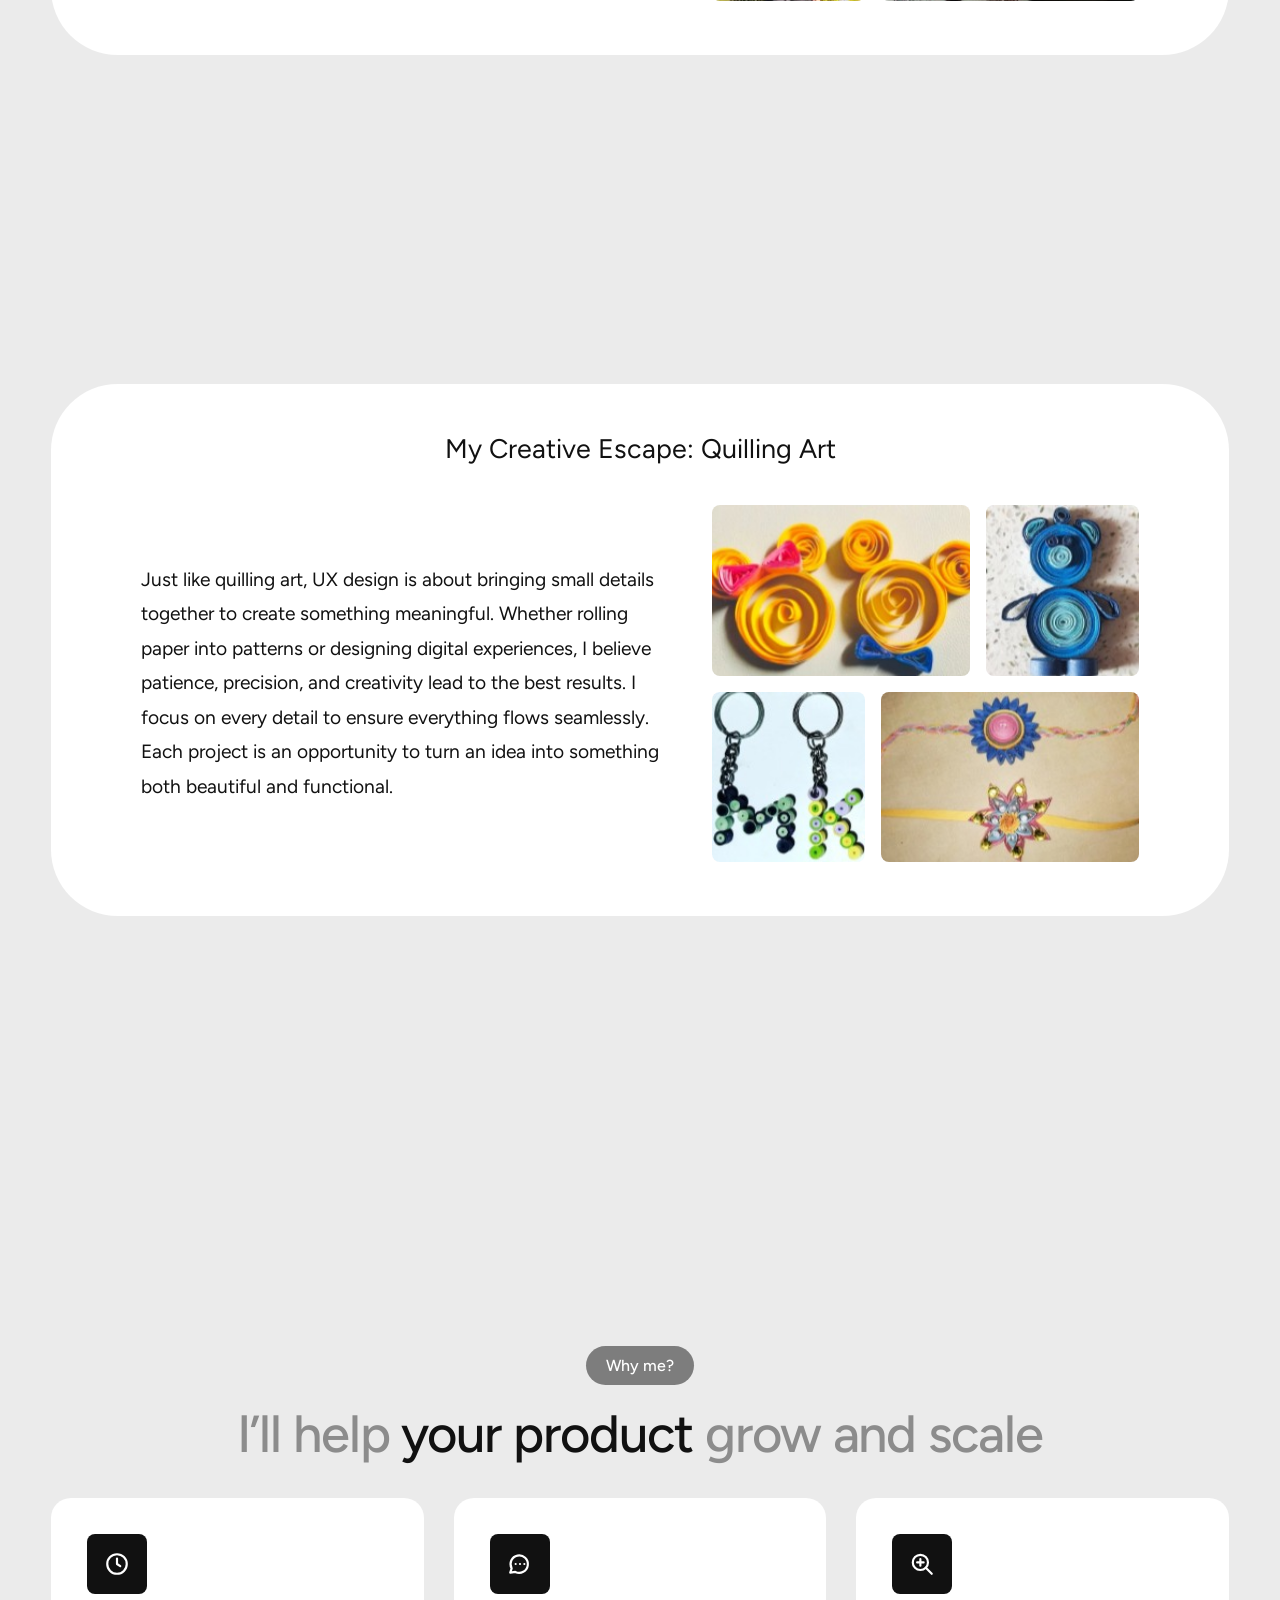
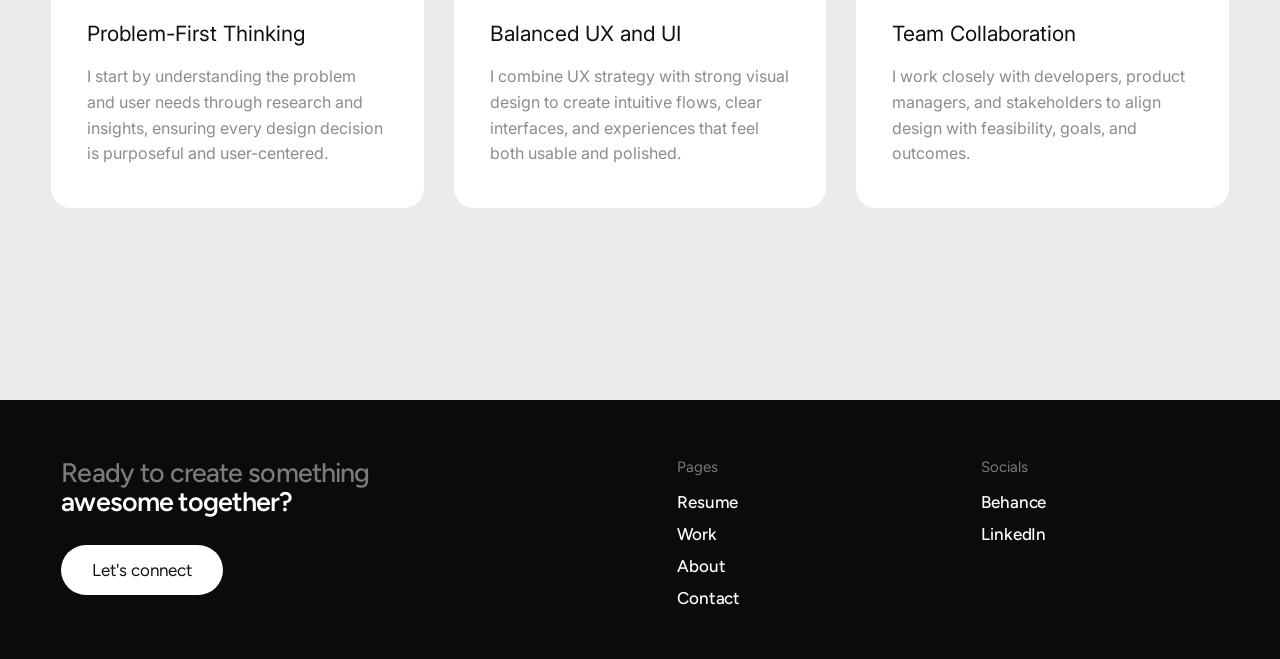
==== commit 3c59a26e: "About page: one screen per section on desktop Co-Authored-By: Claude Opus 5.5 <noreply@anthropic.com" ====
--- a/about.html
+++ b/about.html
@@ -63,7 +63,7 @@
   <main class="content">
 
     <!-- ============ BEYOND DESIGN ============ -->
-    <section class="section beyond">
+    <section class="section beyond fold">
       <h2 class="beyond__title">Beyond Design</h2>
 
       <article class="beyond-card">
@@ -83,7 +83,9 @@
           </div>
         </div>
       </article>
+    </section>
 
+    <section class="section beyond beyond--next fold">
       <article class="beyond-card">
         <h3 class="beyond-card__title">My Creative Escape: Quilling Art</h3>
         <div class="beyond-card__inner">
@@ -104,7 +106,7 @@
     </section>
 
     <!-- ============ WHY ME ============ -->
-    <section class="section why why--about">
+    <section class="section why why--about fold">
       <div class="section__head">
         <span class="pill">Why me?</span>
         <h2 class="display">
--- a/styles.css
+++ b/styles.css
@@ -566,7 +566,8 @@
 }
 .intro__portrait > img { object-position: center top; }
 
-.beyond { padding-block: clamp(56px, 7vw, 120px) clamp(72px, 9vw, 160px); }
+.beyond { padding-block: clamp(56px, 7vw, 120px) 0; }
+.beyond--next { padding-block: clamp(24px, 3vw, 48px) clamp(72px, 9vw, 160px); }
 .beyond__title {
   text-align: center;
   font-size: clamp(32px, 3.1vw, 54px);
@@ -580,7 +581,7 @@
   border-radius: clamp(32px, 5.2vw, 90px);
   padding: clamp(32px, 6.4vw, 110px) clamp(24px, 7vw, 120px) clamp(40px, 5.2vw, 90px);
 }
-.beyond-card + .beyond-card { margin-top: clamp(24px, 3vw, 48px); }
+.beyond--next .beyond-card { margin-top: 0; }
 .beyond-card__title {
   text-align: center;
   font-size: clamp(24px, 2.1vw, 36px);
@@ -755,6 +756,19 @@
   .intro__stats dd { font-size: clamp(30px, min(3vw, 5.4vh), 52px); }
   .intro__portrait { width: min(100%, calc((var(--fold-h) - 220px) * 352 / 418)); justify-self: center; }
 
+  /* About page: each Beyond Design card gets its own screen */
+  .beyond__title { font-size: clamp(30px, min(3.1vw, 5.6vh), 54px); }
+  .beyond-card {
+    width: 100%;
+    margin-top: clamp(16px, 3.4vh, 72px);
+    padding: clamp(24px, 5.4vh, 110px) clamp(32px, 7vw, 120px) clamp(28px, 6vh, 100px);
+  }
+  .beyond-card__title { font-size: clamp(22px, min(2.1vw, 3.8vh), 36px); }
+  .beyond-card__inner { margin-top: clamp(16px, 4.4vh, 72px); }
+  .beyond-card__text { font-size: clamp(15px, min(1.5vw, 2.8vh), 25px); line-height: 1.8; }
+  .mosaic { width: min(100%, calc((var(--fold-h) - 340px) * 422 / 350)); justify-self: end; }
+  .why--about.fold { padding-bottom: var(--fold-pad); }
+
   /* Featured work: two rows of 2 projects, 40px apart like the cards beside each other */
   .work { padding-block: var(--fold-pad); }
 
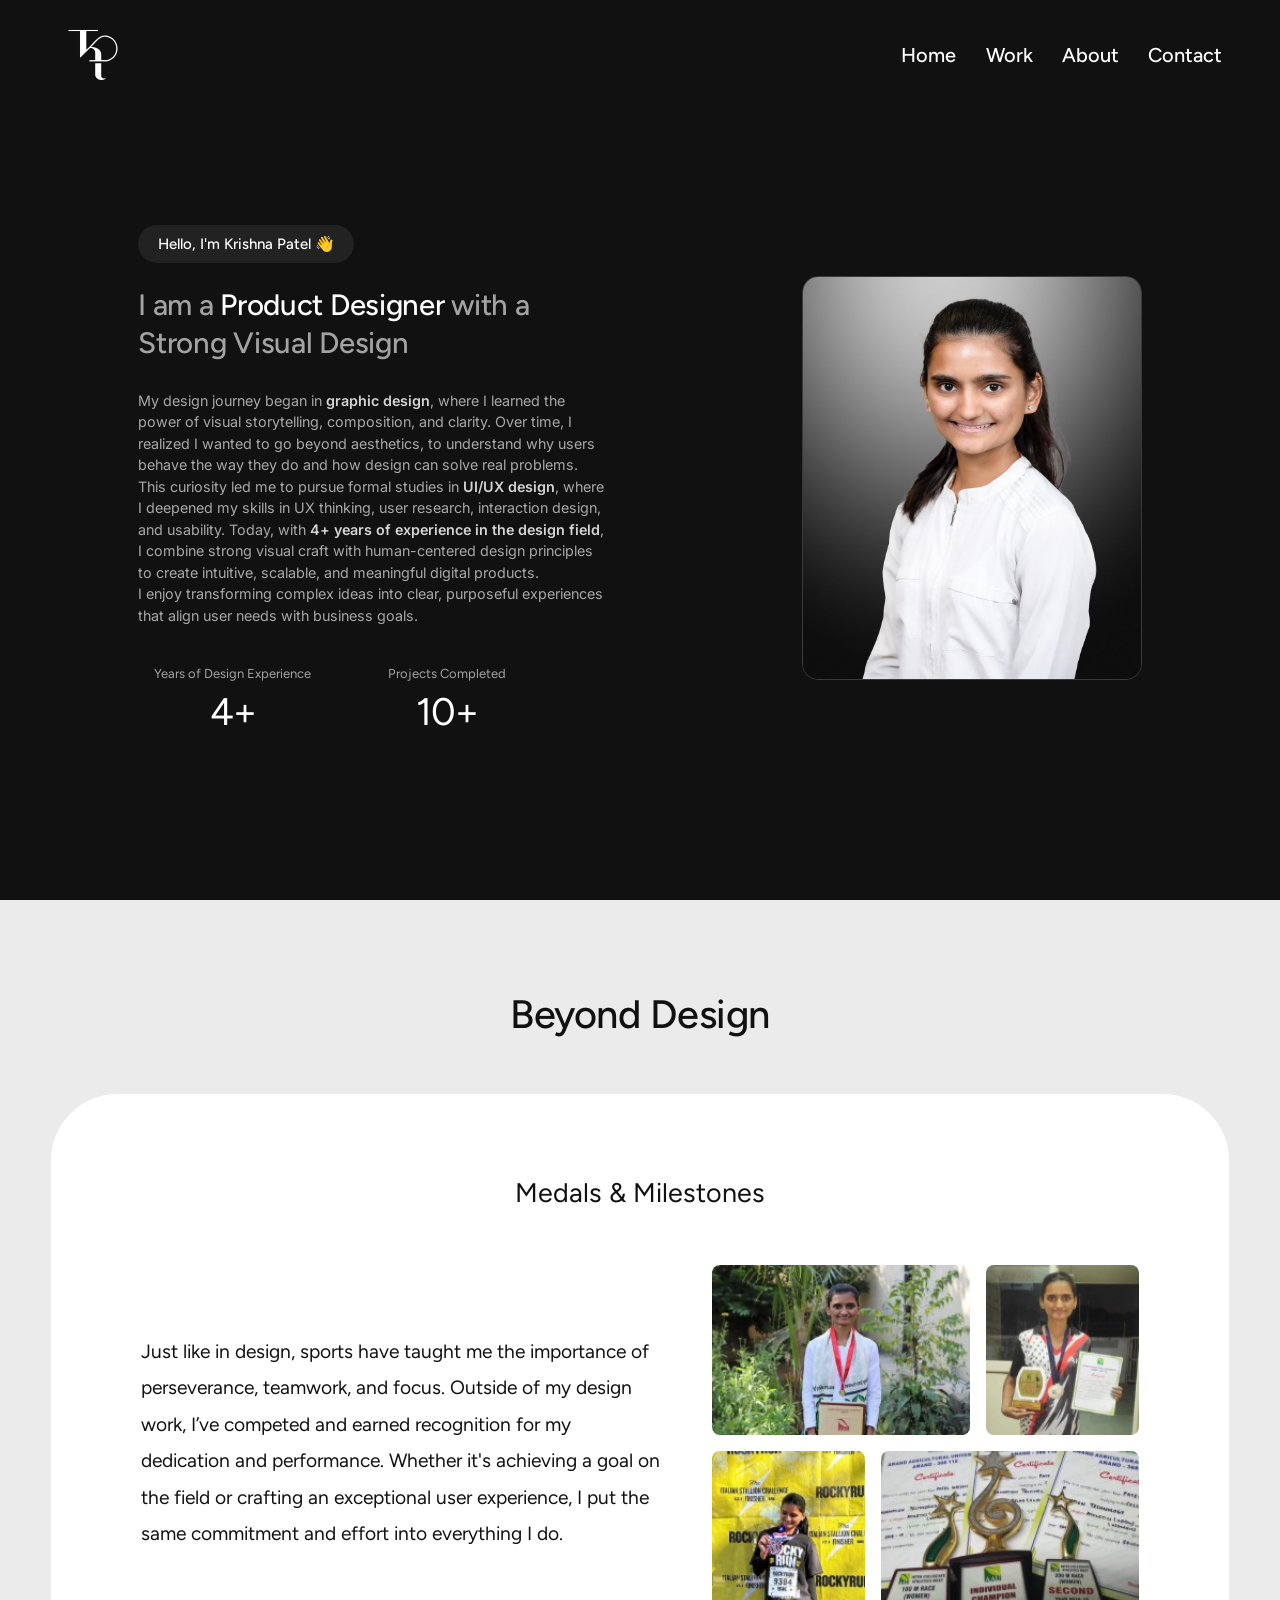
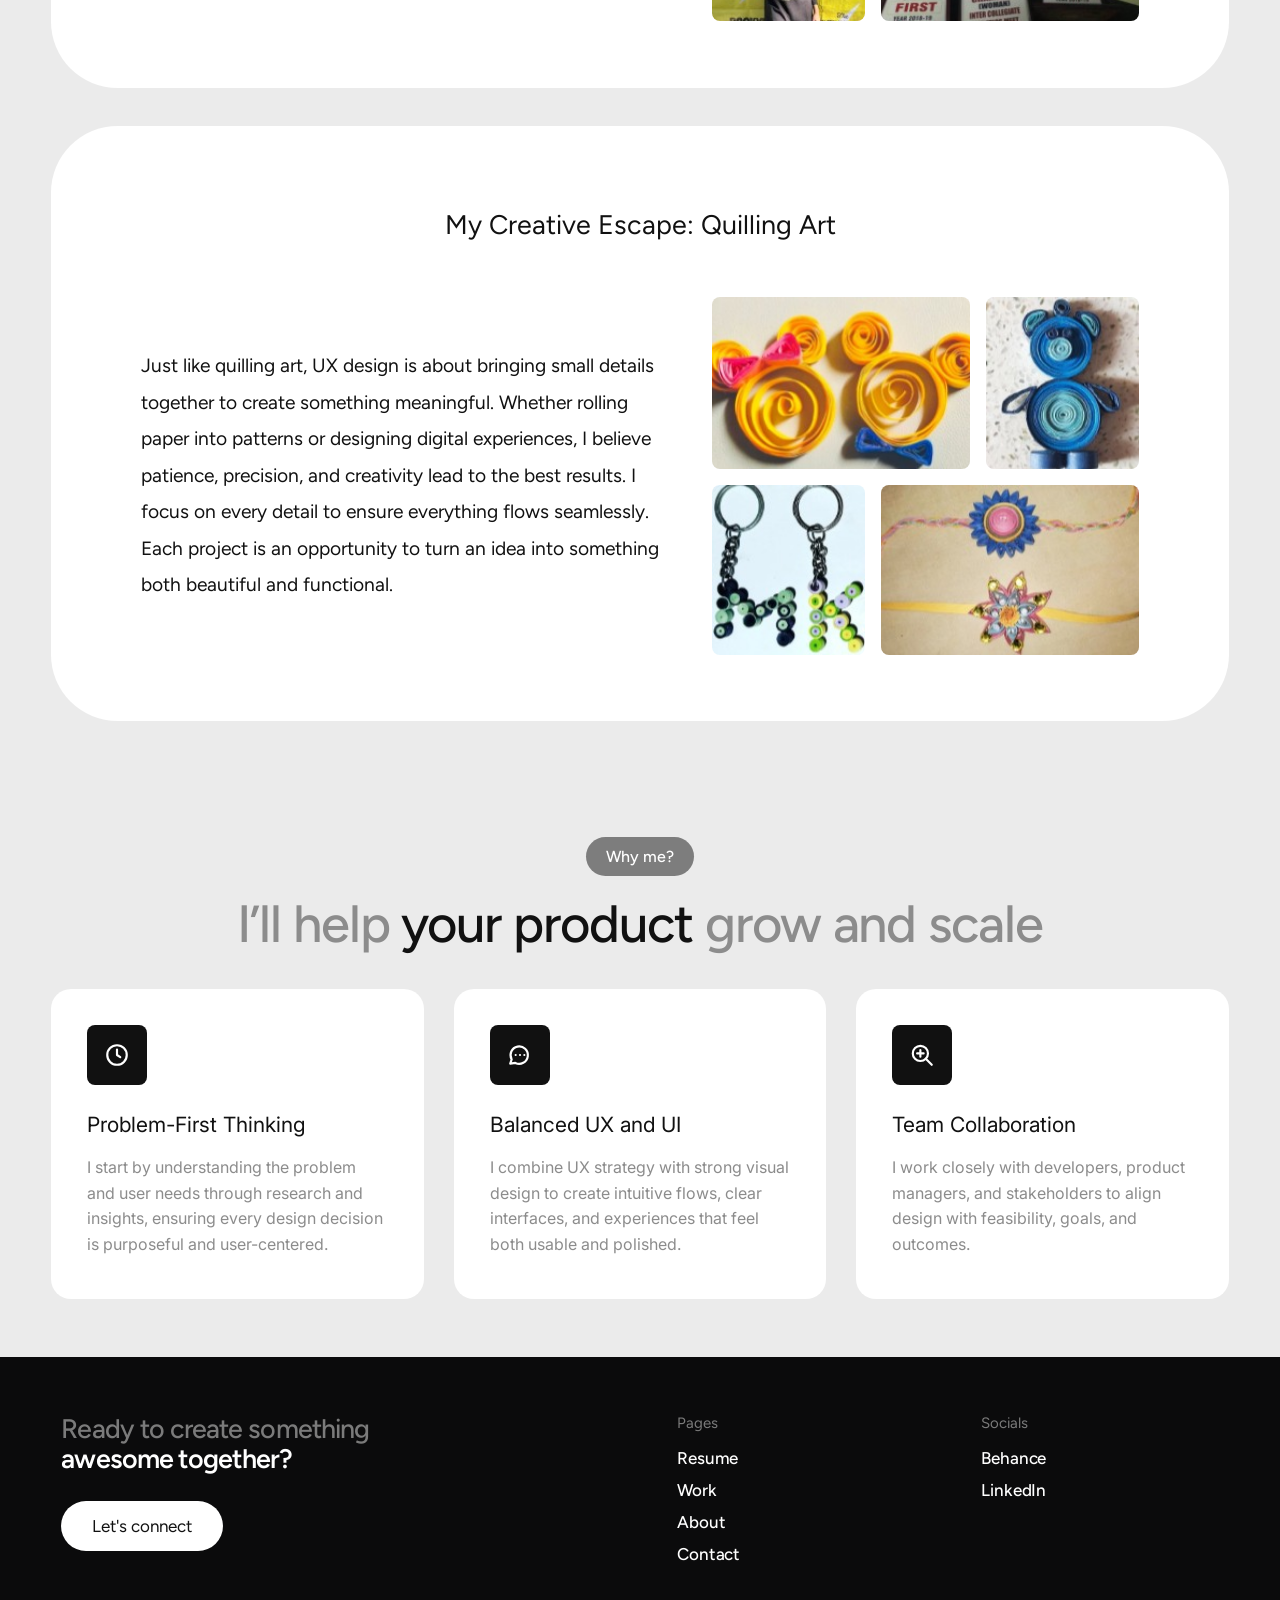
==== commit 36ff56e5: "Revert About page one-screen sections, back to the Framer layout Co-Authored-By: Claude Opus 5.5 <no" ====
--- a/about.html
+++ b/about.html
@@ -63,7 +63,7 @@
   <main class="content">
 
     <!-- ============ BEYOND DESIGN ============ -->
-    <section class="section beyond fold">
+    <section class="section beyond">
       <h2 class="beyond__title">Beyond Design</h2>
 
       <article class="beyond-card">
@@ -83,9 +83,7 @@
           </div>
         </div>
       </article>
-    </section>
 
-    <section class="section beyond beyond--next fold">
       <article class="beyond-card">
         <h3 class="beyond-card__title">My Creative Escape: Quilling Art</h3>
         <div class="beyond-card__inner">
@@ -106,7 +104,7 @@
     </section>
 
     <!-- ============ WHY ME ============ -->
-    <section class="section why why--about fold">
+    <section class="section why why--about">
       <div class="section__head">
         <span class="pill">Why me?</span>
         <h2 class="display">
--- a/styles.css
+++ b/styles.css
@@ -566,8 +566,7 @@
 }
 .intro__portrait > img { object-position: center top; }
 
-.beyond { padding-block: clamp(56px, 7vw, 120px) 0; }
-.beyond--next { padding-block: clamp(24px, 3vw, 48px) clamp(72px, 9vw, 160px); }
+.beyond { padding-block: clamp(56px, 7vw, 120px) clamp(72px, 9vw, 160px); }
 .beyond__title {
   text-align: center;
   font-size: clamp(32px, 3.1vw, 54px);
@@ -581,7 +580,7 @@
   border-radius: clamp(32px, 5.2vw, 90px);
   padding: clamp(32px, 6.4vw, 110px) clamp(24px, 7vw, 120px) clamp(40px, 5.2vw, 90px);
 }
-.beyond--next .beyond-card { margin-top: 0; }
+.beyond-card + .beyond-card { margin-top: clamp(24px, 3vw, 48px); }
 .beyond-card__title {
   text-align: center;
   font-size: clamp(24px, 2.1vw, 36px);
@@ -756,19 +755,6 @@
   .intro__stats dd { font-size: clamp(30px, min(3vw, 5.4vh), 52px); }
   .intro__portrait { width: min(100%, calc((var(--fold-h) - 220px) * 352 / 418)); justify-self: center; }
 
-  /* About page: each Beyond Design card gets its own screen */
-  .beyond__title { font-size: clamp(30px, min(3.1vw, 5.6vh), 54px); }
-  .beyond-card {
-    width: 100%;
-    margin-top: clamp(16px, 3.4vh, 72px);
-    padding: clamp(24px, 5.4vh, 110px) clamp(32px, 7vw, 120px) clamp(28px, 6vh, 100px);
-  }
-  .beyond-card__title { font-size: clamp(22px, min(2.1vw, 3.8vh), 36px); }
-  .beyond-card__inner { margin-top: clamp(16px, 4.4vh, 72px); }
-  .beyond-card__text { font-size: clamp(15px, min(1.5vw, 2.8vh), 25px); line-height: 1.8; }
-  .mosaic { width: min(100%, calc((var(--fold-h) - 340px) * 422 / 350)); justify-self: end; }
-  .why--about.fold { padding-bottom: var(--fold-pad); }
-
   /* Featured work: two rows of 2 projects, 40px apart like the cards beside each other */
   .work { padding-block: var(--fold-pad); }
 
